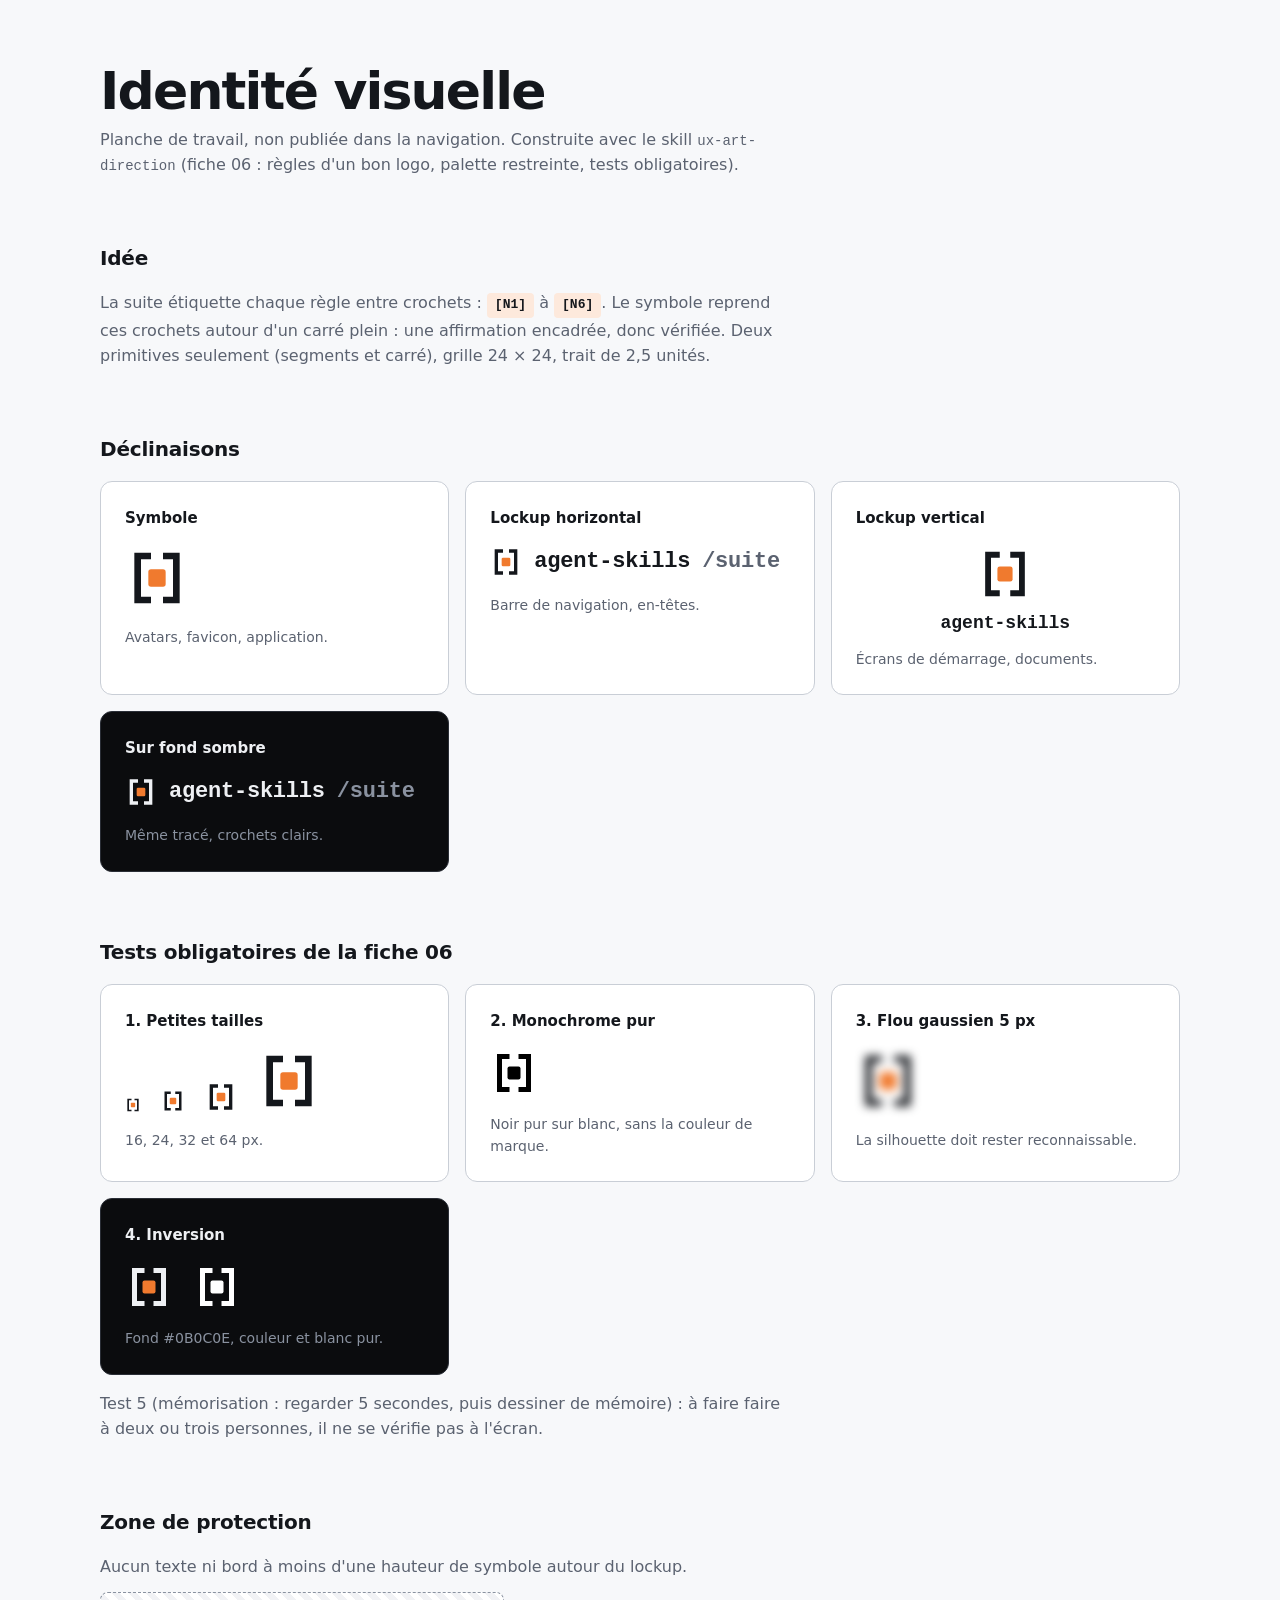
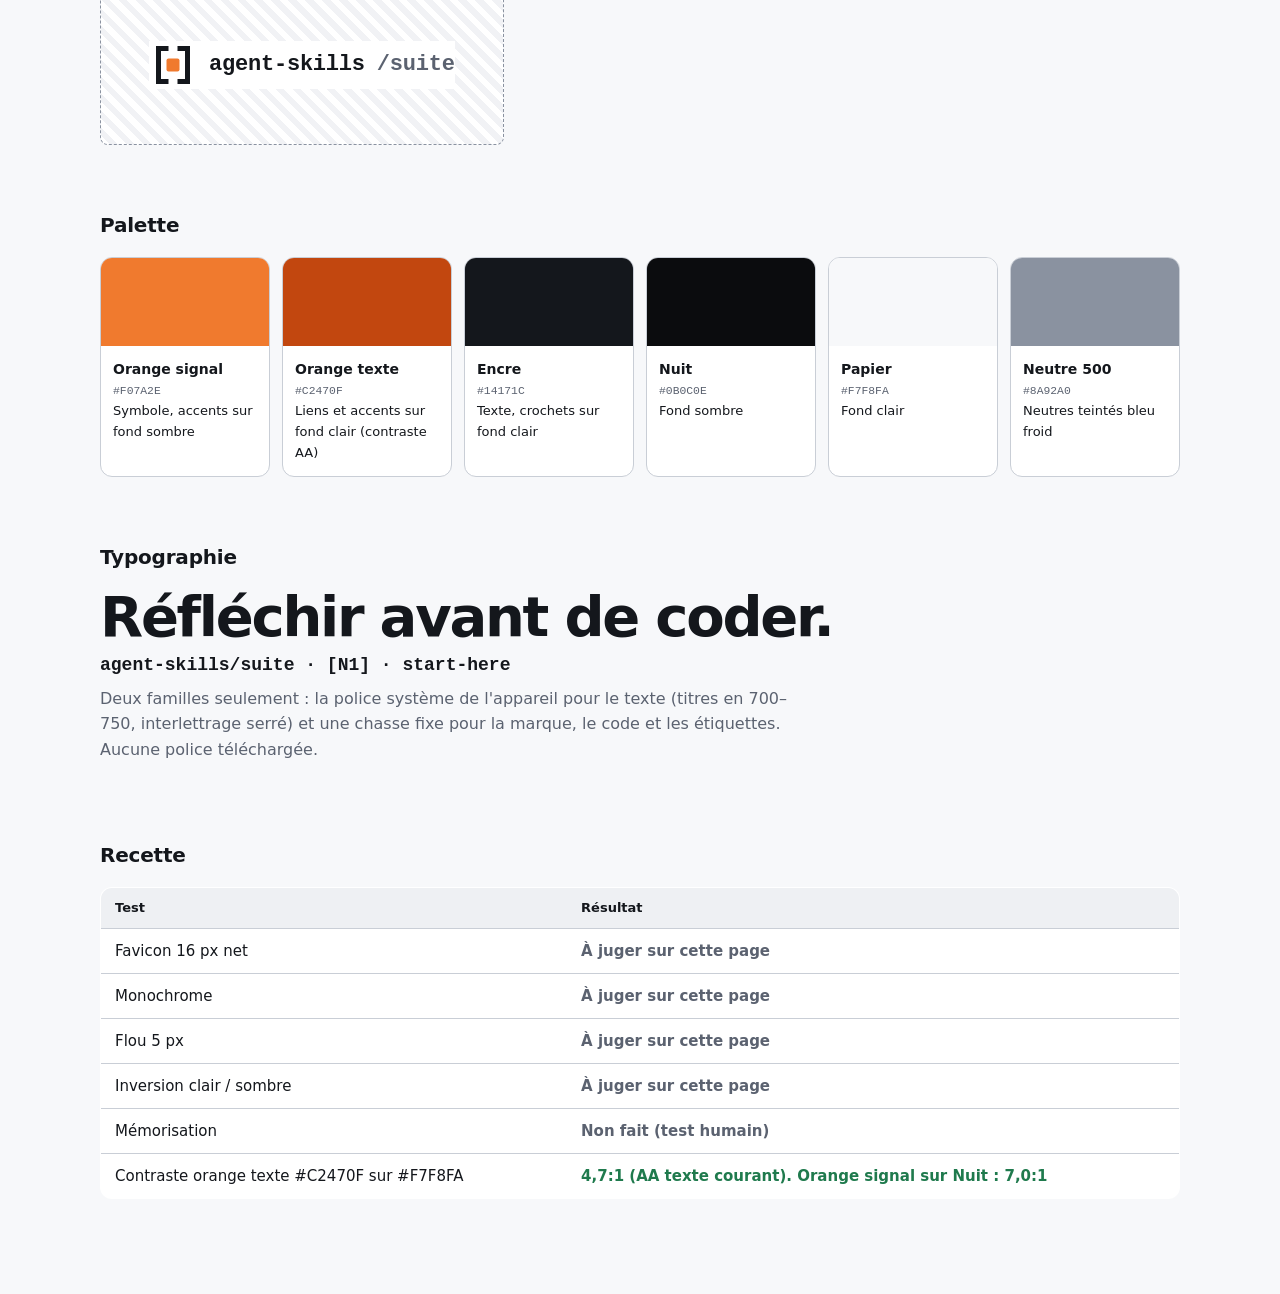
==== website/brand/index.html @ 12c0f1b2 "feat(brand): bracket identity, logo set and branded showcase - logomark: brackets around a filled sq" ====
<!DOCTYPE html>
<html lang="fr">
<head>
  <meta charset="UTF-8">
  <meta name="viewport" content="width=device-width, initial-scale=1.0">
  <title>Identité — Agent Skills Suite</title>
  <meta name="robots" content="noindex">
  <link rel="icon" href="favicon.svg" type="image/svg+xml">
  <style>
    :root {
      --ink: #14171C; --paper: #F7F8FA; --brand: #F07A2E; --brand-text: #C2470F;
      --n1: #EEF0F3; --n3: #C9CED6; --n5: #8A92A0; --n6: #5B6270; --n8: #23272F; --n9: #191C22;
      --mono: ui-monospace, "Cascadia Code", "SF Mono", Menlo, Consolas, monospace;
      --font: ui-sans-serif, system-ui, -apple-system, "Segoe UI", Roboto, Arial, sans-serif;
    }
    * { box-sizing: border-box; }
    body { margin: 0; background: var(--paper); color: var(--ink); font: 400 1rem/1.6 var(--font); }
    main { width: min(100% - 32px, 1080px); margin: 0 auto; padding: 64px 0 96px; }
    h1 { font-size: clamp(2rem, 5vw, 3.25rem); line-height: 1.05; letter-spacing: -0.035em; margin: 0 0 8px; }
    h2 { font-size: 1.25rem; margin: 64px 0 16px; letter-spacing: -0.01em; }
    p { margin: 0 0 12px; max-width: 68ch; color: var(--n6); }
    code { font-family: var(--mono); font-size: 0.875em; }
    .grid { display: grid; grid-template-columns: repeat(auto-fit, minmax(260px, 1fr)); gap: 16px; }
    .tile { border: 1px solid var(--n3); border-radius: 12px; background: #fff; padding: 24px; display: grid; gap: 16px; align-content: start; }
    .tile.dark { background: #0B0C0E; border-color: #2A2E36; color: var(--n1); }
    .tile.dark p { color: var(--n5); }
    .tile h3 { margin: 0; font-size: 0.9375rem; }
    .tile p { margin: 0; font-size: 0.875rem; }
    .row { display: flex; align-items: flex-end; gap: 20px; flex-wrap: wrap; }
    .mark { display: block; }
    .mark { flex: none; }
    .mono { --sq: currentColor; }
    .blur { filter: blur(5px); }
    .lockup { white-space: nowrap; display: inline-flex; align-items: center; gap: 12px; font: 600 1.375rem/1 var(--mono); letter-spacing: -0.01em; }
    .lockup span { color: var(--n6); }
    .dark .lockup span { color: var(--n5); }
    .lockup-v { display: inline-grid; justify-items: center; gap: 12px; font: 600 1.125rem/1 var(--mono); }
    .clear { position: relative; display: inline-block; padding: 48px; background: repeating-linear-gradient(45deg, #fff 0 6px, #F1F2F5 6px 12px); border: 1px dashed var(--n5); border-radius: 8px; }
    .clear > div { background: #fff; padding: 0; }
    .swatches { display: grid; grid-template-columns: repeat(auto-fit, minmax(150px, 1fr)); gap: 12px; }
    .sw { border-radius: 12px; overflow: hidden; border: 1px solid var(--n3); background: #fff; }
    .sw i { display: block; height: 88px; }
    .sw div { padding: 12px; font-size: 0.8125rem; }
    .sw b { display: block; font-size: 0.875rem; }
    .sw code { color: var(--n6); }
    .type-sample { display: grid; gap: 8px; }
    .t-display { font: 750 clamp(2rem, 5vw, 3.5rem)/1 var(--font); letter-spacing: -0.04em; margin: 0; color: var(--ink); }
    .t-mono { font: 600 1.125rem/1.4 var(--mono); color: var(--ink); margin: 0; }
    .tag { display: inline-block; padding: 2px 8px; border-radius: 4px; background: #FDE9DC; font: 600 0.8125rem/1.6 var(--mono); color: var(--ink); }
    table { border-collapse: collapse; width: 100%; font-size: 0.9375rem; background: #fff; border: 1px solid var(--n3); border-radius: 12px; overflow: hidden; }
    th, td { text-align: left; padding: 10px 14px; border-top: 1px solid var(--n3); vertical-align: top; }
    th { background: var(--n1); border-top: 0; font-size: 0.8125rem; }
    .ok { color: #1F7A4D; font-weight: 600; }
    .todo { color: var(--n6); font-weight: 600; }
  </style>
</head>
<body>
<svg width="0" height="0" style="position:absolute" aria-hidden="true">
  <symbol id="m" viewBox="0 0 24 24">
    <path d="M8.5 3.75H4.75v16.5H8.5M15.5 3.75h3.75v16.5H15.5" fill="none" stroke="currentColor" stroke-width="2.5" stroke-linecap="square"/>
    <rect x="8.75" y="8.75" width="6.5" height="6.5" rx="1" style="fill: var(--sq, #F07A2E)"/>
  </symbol>
</svg>
<main>
  <h1>Identité visuelle</h1>
  <p>Planche de travail, non publiée dans la navigation. Construite avec le skill <code>ux-art-direction</code> (fiche 06 : règles d'un bon logo, palette restreinte, tests obligatoires).</p>

  <h2>Idée</h2>
  <p>La suite étiquette chaque règle entre crochets : <span class="tag">[N1]</span> à <span class="tag">[N6]</span>. Le symbole reprend ces crochets autour d'un carré plein : une affirmation encadrée, donc vérifiée. Deux primitives seulement (segments et carré), grille 24 × 24, trait de 2,5 unités.</p>

  <h2>Déclinaisons</h2>
  <div class="grid">
    <div class="tile"><h3>Symbole</h3><svg class="mark" width="64" height="64"><use href="#m"/></svg><p>Avatars, favicon, application.</p></div>
    <div class="tile"><h3>Lockup horizontal</h3><span class="lockup"><svg class="mark" width="32" height="32"><use href="#m"/></svg>agent-skills<span>/suite</span></span><p>Barre de navigation, en-têtes.</p></div>
    <div class="tile"><h3>Lockup vertical</h3><span class="lockup-v"><svg class="mark" width="56" height="56"><use href="#m"/></svg>agent-skills</span><p>Écrans de démarrage, documents.</p></div>
    <div class="tile dark"><h3>Sur fond sombre</h3><span class="lockup"><svg class="mark" width="32" height="32"><use href="#m"/></svg>agent-skills<span>/suite</span></span><p>Même tracé, crochets clairs.</p></div>
  </div>

  <h2>Tests obligatoires de la fiche 06</h2>
  <div class="grid">
    <div class="tile"><h3>1. Petites tailles</h3><div class="row"><svg class="mark" width="16" height="16"><use href="#m"/></svg><svg class="mark" width="24" height="24"><use href="#m"/></svg><svg class="mark" width="32" height="32"><use href="#m"/></svg><svg class="mark" width="64" height="64"><use href="#m"/></svg></div><p>16, 24, 32 et 64 px.</p></div>
    <div class="tile"><h3>2. Monochrome pur</h3><div class="row"><svg class="mark mono" width="48" height="48" style="color:#000"><use href="#m"/></svg></div><p>Noir pur sur blanc, sans la couleur de marque.</p></div>
    <div class="tile"><h3>3. Flou gaussien 5 px</h3><div class="row"><svg class="mark blur" width="64" height="64"><use href="#m"/></svg></div><p>La silhouette doit rester reconnaissable.</p></div>
    <div class="tile dark"><h3>4. Inversion</h3><div class="row"><svg class="mark" width="48" height="48"><use href="#m"/></svg><svg class="mark mono" width="48" height="48" style="color:#fff"><use href="#m"/></svg></div><p>Fond #0B0C0E, couleur et blanc pur.</p></div>
  </div>
  <p style="margin-top:16px">Test 5 (mémorisation : regarder 5 secondes, puis dessiner de mémoire) : à faire faire à deux ou trois personnes, il ne se vérifie pas à l'écran.</p>

  <h2>Zone de protection</h2>
  <p>Aucun texte ni bord à moins d'une hauteur de symbole autour du lockup.</p>
  <div class="clear"><div class="lockup"><svg class="mark" width="48" height="48"><use href="#m"/></svg>agent-skills<span>/suite</span></div></div>

  <h2>Palette</h2>
  <div class="swatches">
    <div class="sw"><i style="background:var(--brand)"></i><div><b>Orange signal</b><code>#F07A2E</code><br>Symbole, accents sur fond sombre</div></div>
    <div class="sw"><i style="background:var(--brand-text)"></i><div><b>Orange texte</b><code>#C2470F</code><br>Liens et accents sur fond clair (contraste AA)</div></div>
    <div class="sw"><i style="background:var(--ink)"></i><div><b>Encre</b><code>#14171C</code><br>Texte, crochets sur fond clair</div></div>
    <div class="sw"><i style="background:#0B0C0E"></i><div><b>Nuit</b><code>#0B0C0E</code><br>Fond sombre</div></div>
    <div class="sw"><i style="background:var(--paper)"></i><div><b>Papier</b><code>#F7F8FA</code><br>Fond clair</div></div>
    <div class="sw"><i style="background:var(--n5)"></i><div><b>Neutre 500</b><code>#8A92A0</code><br>Neutres teintés bleu froid</div></div>
  </div>

  <h2>Typographie</h2>
  <div class="type-sample">
    <p class="t-display">Réfléchir avant de coder.</p>
    <p class="t-mono">agent-skills/suite · [N1] · start-here</p>
    <p>Deux familles seulement : la police système de l'appareil pour le texte (titres en 700–750, interlettrage serré) et une chasse fixe pour la marque, le code et les étiquettes. Aucune police téléchargée.</p>
  </div>

  <h2>Recette</h2>
  <table>
    <tr><th>Test</th><th>Résultat</th></tr>
    <tr><td>Favicon 16 px net</td><td class="todo">À juger sur cette page</td></tr>
    <tr><td>Monochrome</td><td class="todo">À juger sur cette page</td></tr>
    <tr><td>Flou 5 px</td><td class="todo">À juger sur cette page</td></tr>
    <tr><td>Inversion clair / sombre</td><td class="todo">À juger sur cette page</td></tr>
    <tr><td>Mémorisation</td><td class="todo">Non fait (test humain)</td></tr>
    <tr><td>Contraste orange texte #C2470F sur #F7F8FA</td><td class="ok">4,7:1 (AA texte courant). Orange signal sur Nuit : 7,0:1</td></tr>
  </table>
</main>
</body>
</html>
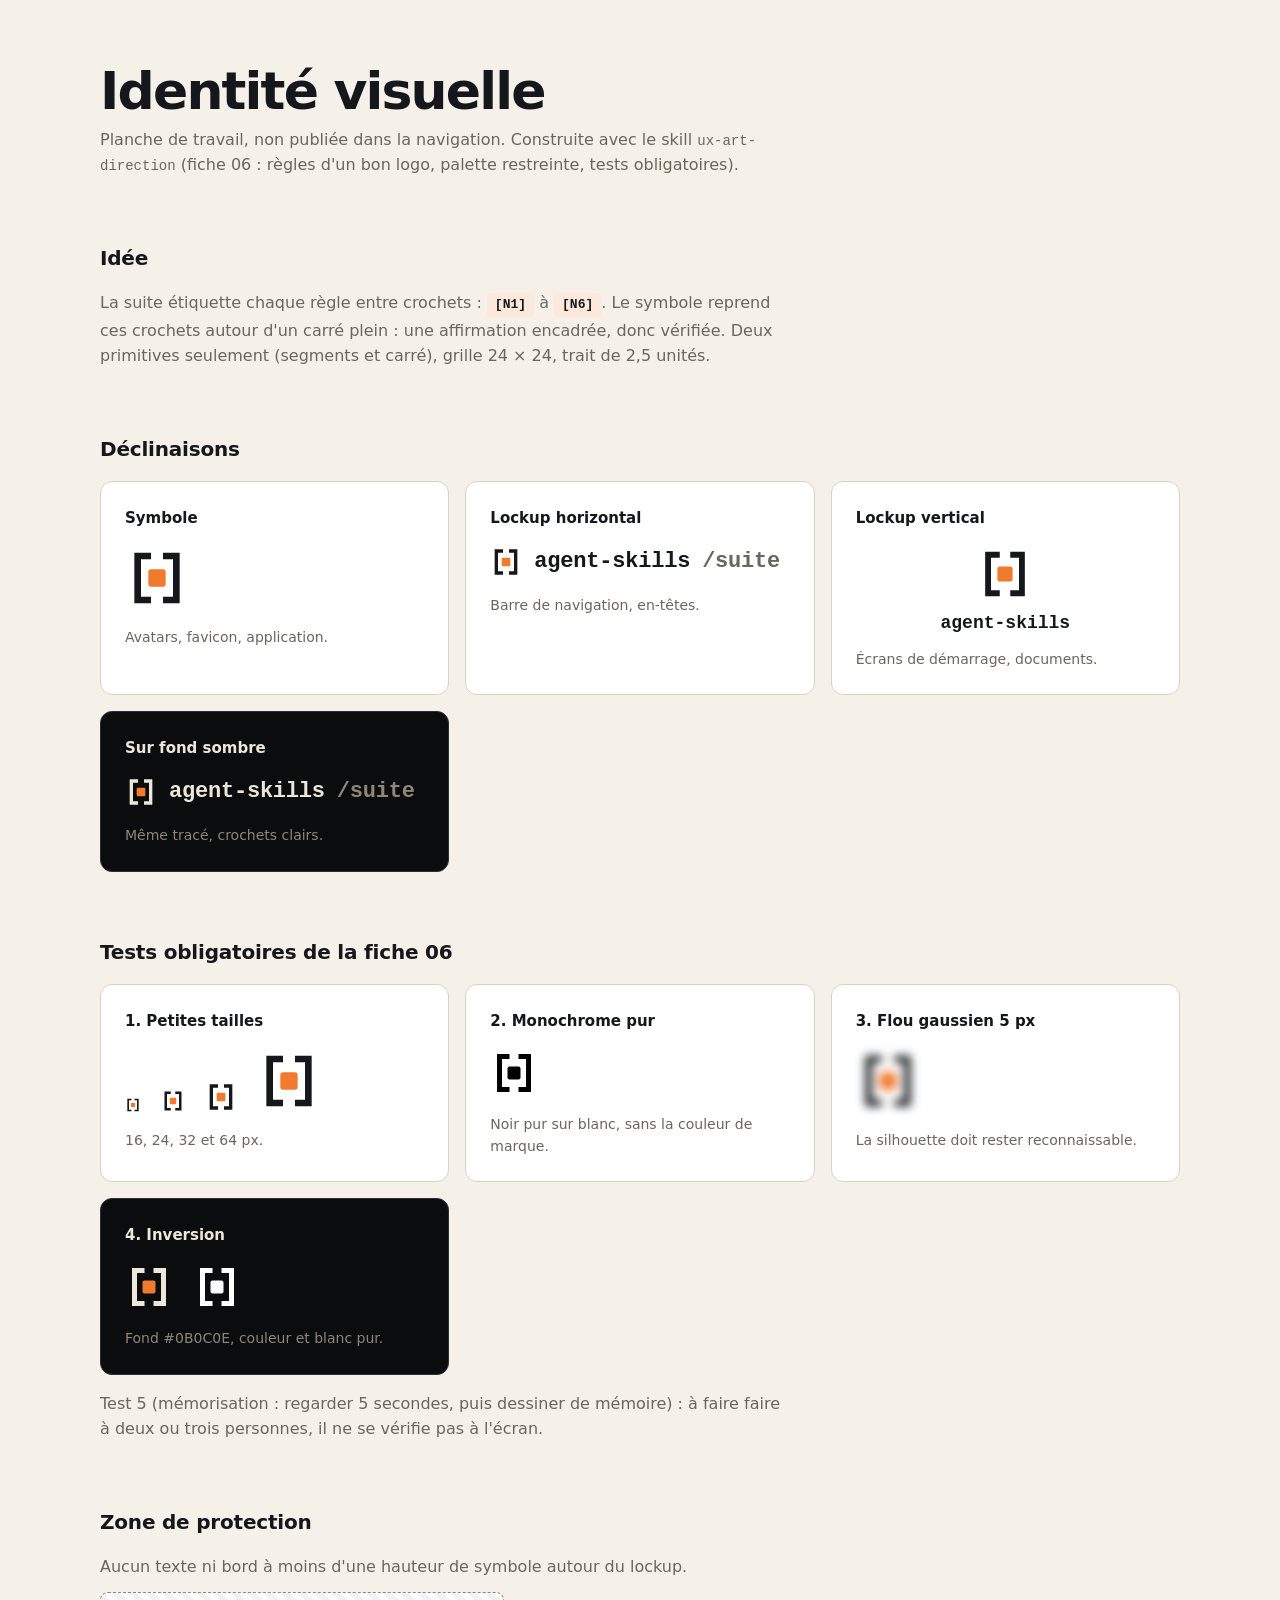
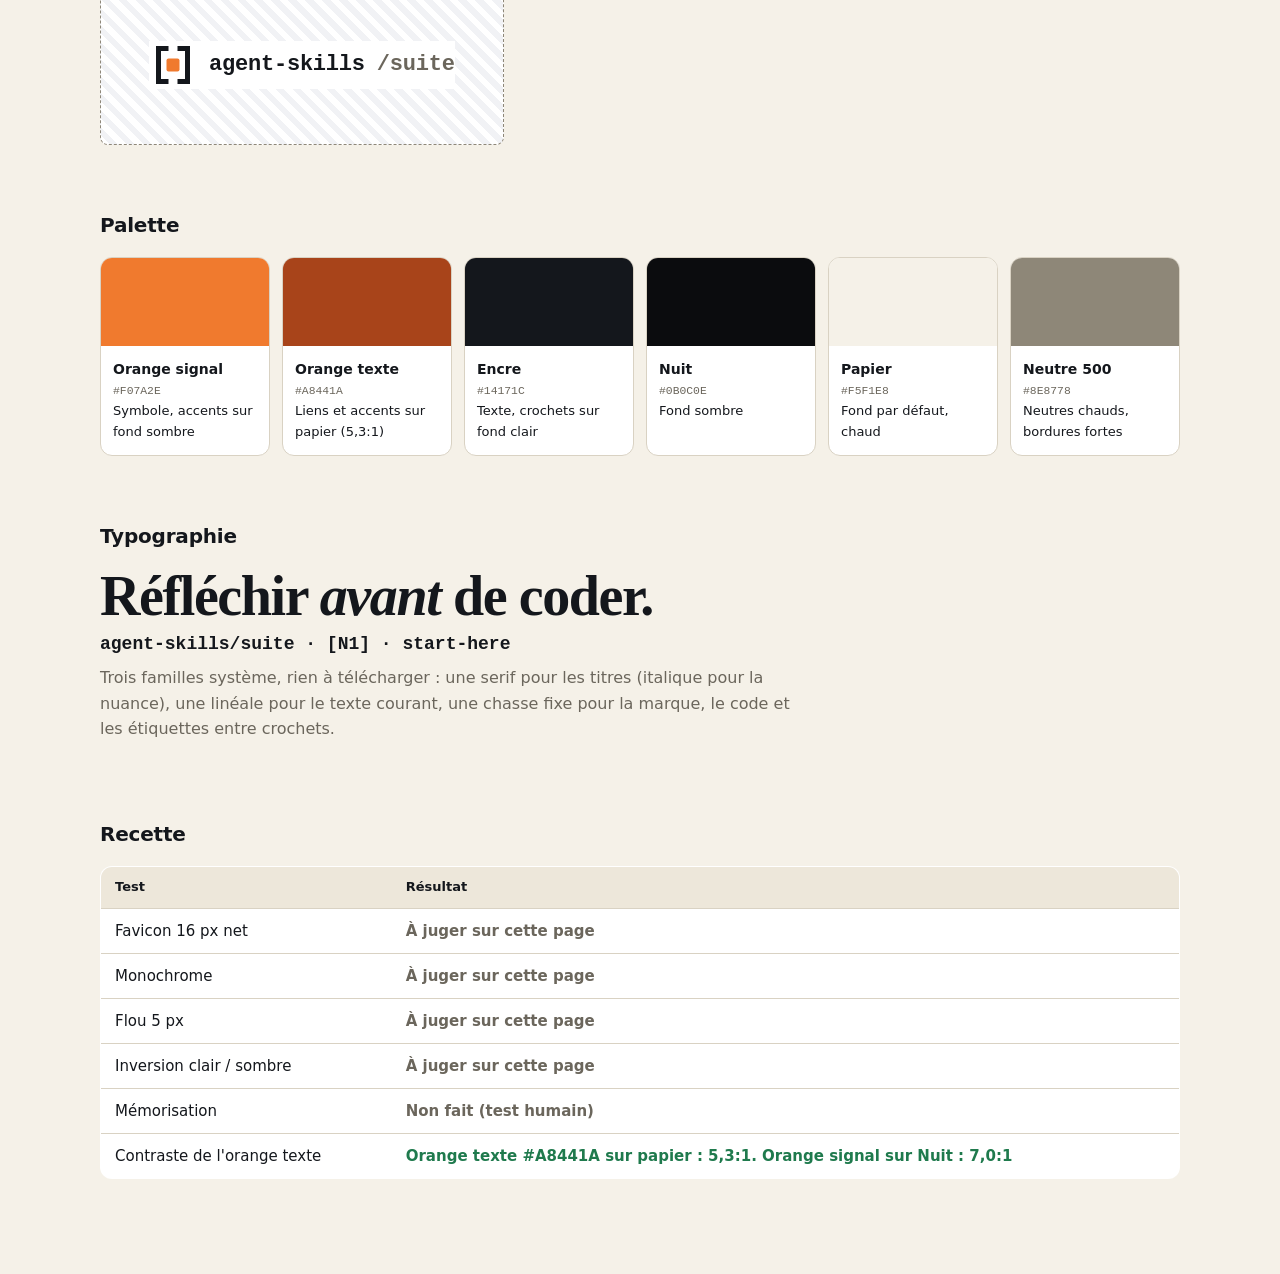
==== commit fe1c4ac4: "feat(website): light editorial identity, one-message install and real before/after - warm paper, ink" ====
--- a/website/brand/index.html
+++ b/website/brand/index.html
@@ -8,8 +8,8 @@
   <link rel="icon" href="favicon.svg" type="image/svg+xml">
   <style>
     :root {
-      --ink: #14171C; --paper: #F7F8FA; --brand: #F07A2E; --brand-text: #C2470F;
-      --n1: #EEF0F3; --n3: #C9CED6; --n5: #8A92A0; --n6: #5B6270; --n8: #23272F; --n9: #191C22;
+      --ink: #14171C; --paper: #F5F1E8; --brand: #F07A2E; --brand-text: #A8441A;
+      --n1: #EDE7DA; --n3: #D9D2C3; --n5: #8E8778; --n6: #6B665C; --n8: #23272F; --n9: #191C22;
       --mono: ui-monospace, "Cascadia Code", "SF Mono", Menlo, Consolas, monospace;
       --font: ui-sans-serif, system-ui, -apple-system, "Segoe UI", Roboto, Arial, sans-serif;
     }
@@ -92,18 +92,18 @@
   <h2>Palette</h2>
   <div class="swatches">
     <div class="sw"><i style="background:var(--brand)"></i><div><b>Orange signal</b><code>#F07A2E</code><br>Symbole, accents sur fond sombre</div></div>
-    <div class="sw"><i style="background:var(--brand-text)"></i><div><b>Orange texte</b><code>#C2470F</code><br>Liens et accents sur fond clair (contraste AA)</div></div>
+    <div class="sw"><i style="background:var(--brand-text)"></i><div><b>Orange texte</b><code>#A8441A</code><br>Liens et accents sur papier (5,3:1)</div></div>
     <div class="sw"><i style="background:var(--ink)"></i><div><b>Encre</b><code>#14171C</code><br>Texte, crochets sur fond clair</div></div>
     <div class="sw"><i style="background:#0B0C0E"></i><div><b>Nuit</b><code>#0B0C0E</code><br>Fond sombre</div></div>
-    <div class="sw"><i style="background:var(--paper)"></i><div><b>Papier</b><code>#F7F8FA</code><br>Fond clair</div></div>
-    <div class="sw"><i style="background:var(--n5)"></i><div><b>Neutre 500</b><code>#8A92A0</code><br>Neutres teintés bleu froid</div></div>
+    <div class="sw"><i style="background:var(--paper)"></i><div><b>Papier</b><code>#F5F1E8</code><br>Fond par défaut, chaud</div></div>
+    <div class="sw"><i style="background:var(--n5)"></i><div><b>Neutre 500</b><code>#8E8778</code><br>Neutres chauds, bordures fortes</div></div>
   </div>
 
   <h2>Typographie</h2>
   <div class="type-sample">
-    <p class="t-display">Réfléchir avant de coder.</p>
+    <p class="t-display" style="font-family: ui-serif, Charter, Cambria, Georgia, serif; font-weight: 600; letter-spacing: -0.025em">Réfléchir <em>avant</em> de coder.</p>
     <p class="t-mono">agent-skills/suite · [N1] · start-here</p>
-    <p>Deux familles seulement : la police système de l'appareil pour le texte (titres en 700–750, interlettrage serré) et une chasse fixe pour la marque, le code et les étiquettes. Aucune police téléchargée.</p>
+    <p>Trois familles système, rien à télécharger : une serif pour les titres (italique pour la nuance), une linéale pour le texte courant, une chasse fixe pour la marque, le code et les étiquettes entre crochets.</p>
   </div>
 
   <h2>Recette</h2>
@@ -114,7 +114,7 @@
     <tr><td>Flou 5 px</td><td class="todo">À juger sur cette page</td></tr>
     <tr><td>Inversion clair / sombre</td><td class="todo">À juger sur cette page</td></tr>
     <tr><td>Mémorisation</td><td class="todo">Non fait (test humain)</td></tr>
-    <tr><td>Contraste orange texte #C2470F sur #F7F8FA</td><td class="ok">4,7:1 (AA texte courant). Orange signal sur Nuit : 7,0:1</td></tr>
+    <tr><td>Contraste de l'orange texte</td><td class="ok">Orange texte #A8441A sur papier : 5,3:1. Orange signal sur Nuit : 7,0:1</td></tr>
   </table>
 </main>
 </body>
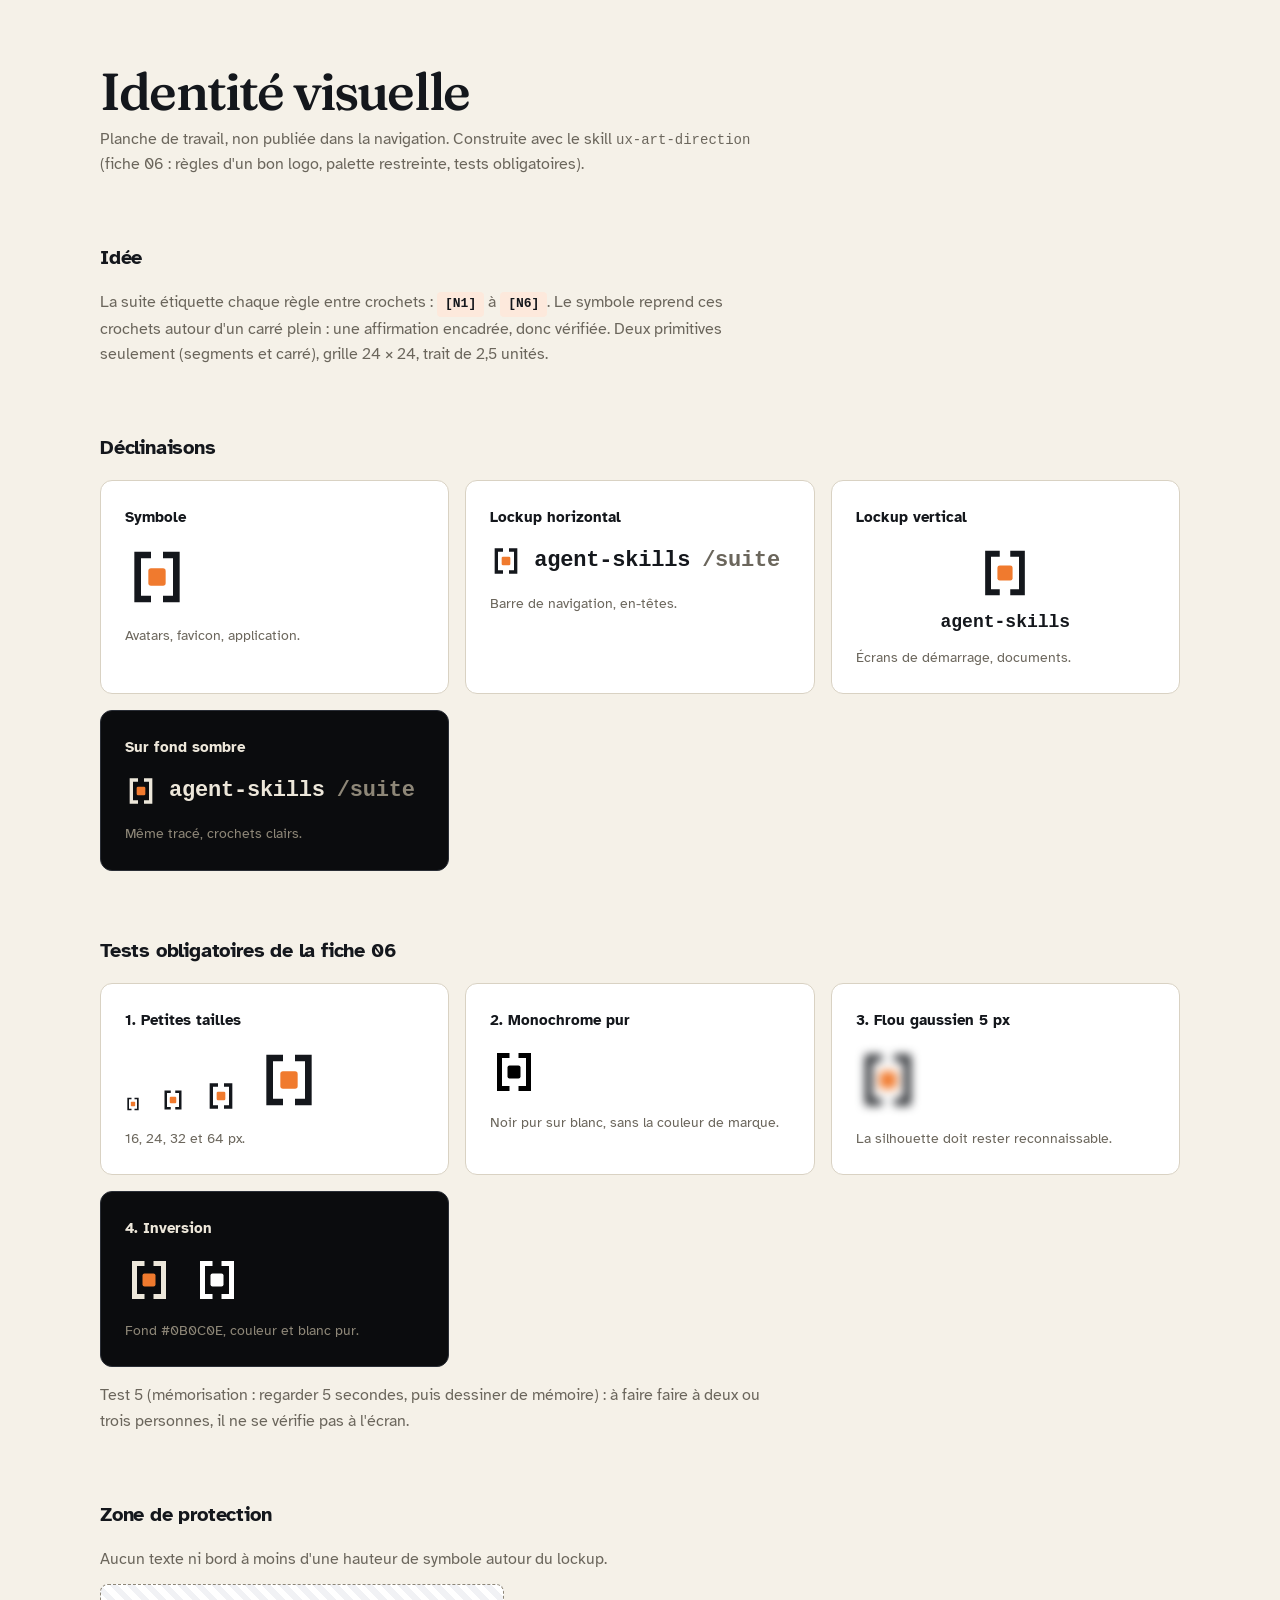
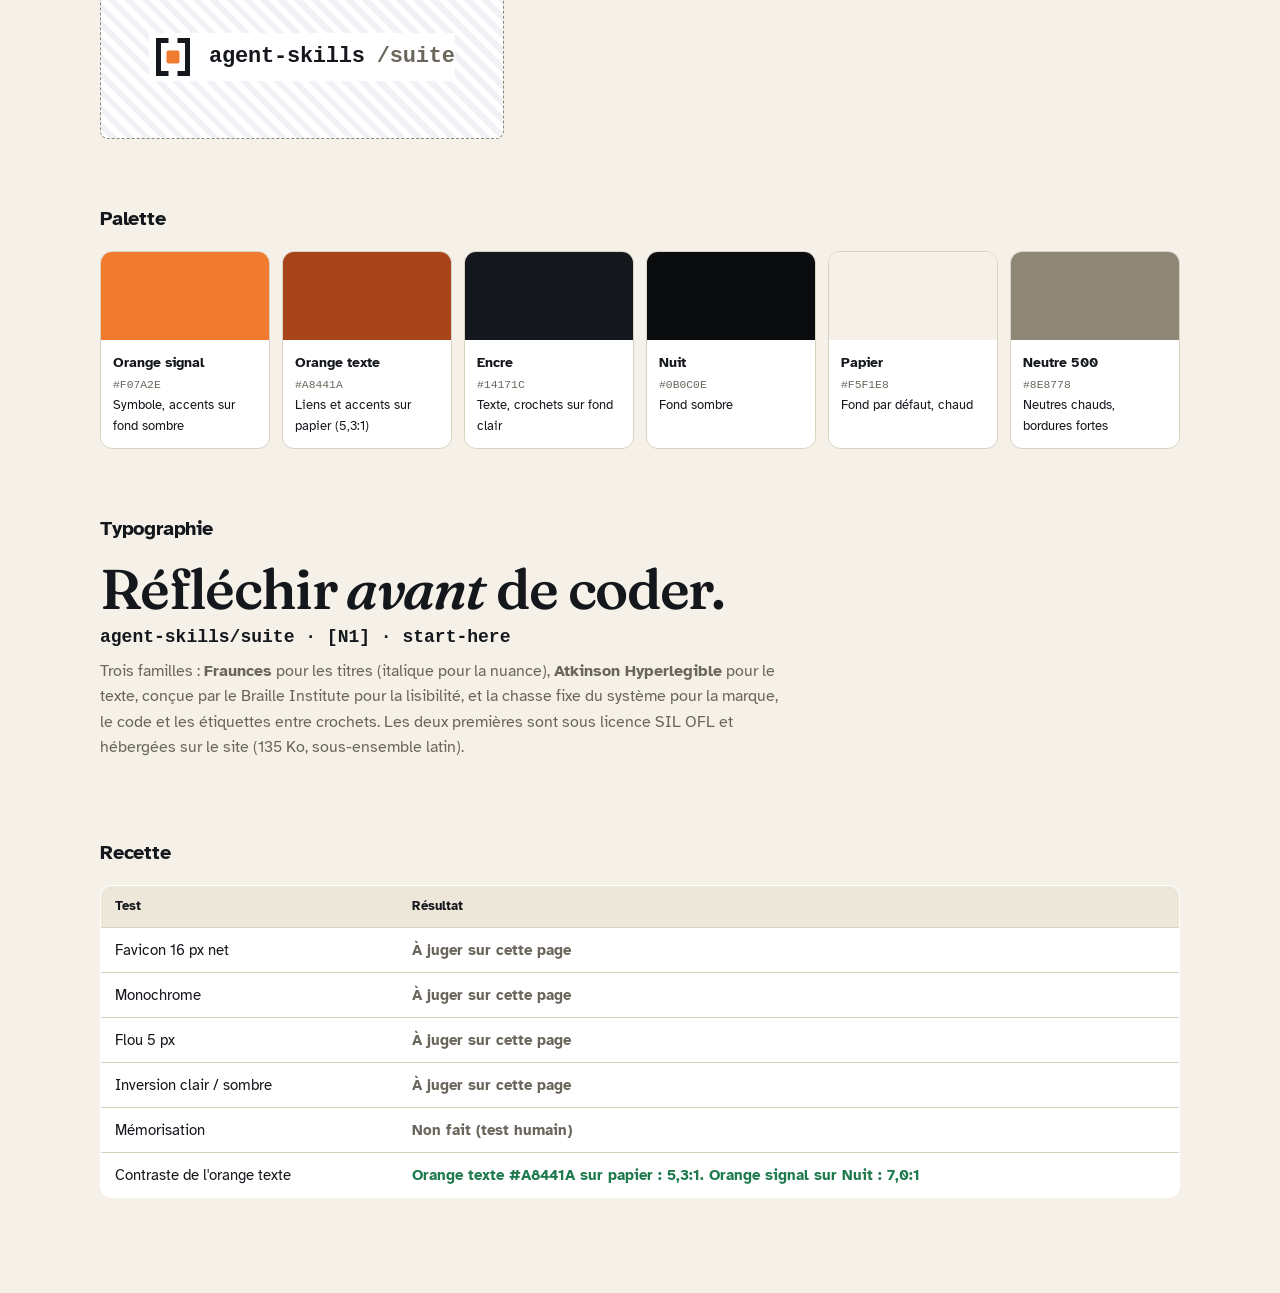
==== commit a6541a45: "feat(brand): self-hosted Fraunces and Atkinson Hyperlegible typography - Fraunces (headings) and Atk" ====
--- a/website/brand/index.html
+++ b/website/brand/index.html
@@ -7,16 +7,20 @@
   <meta name="robots" content="noindex">
   <link rel="icon" href="favicon.svg" type="image/svg+xml">
   <style>
+    @font-face { font-family: "Atkinson Hyperlegible"; src: url("../assets/fonts/atkinson-hyperlegible-latin-400-normal.woff2") format("woff2"); font-weight: 400; font-display: swap; }
+    @font-face { font-family: "Atkinson Hyperlegible"; src: url("../assets/fonts/atkinson-hyperlegible-latin-700-normal.woff2") format("woff2"); font-weight: 600 700; font-display: swap; }
+    @font-face { font-family: "Fraunces"; src: url("../assets/fonts/fraunces-latin-wght-normal.woff2") format("woff2"); font-weight: 100 900; font-display: swap; }
+    @font-face { font-family: "Fraunces"; src: url("../assets/fonts/fraunces-latin-wght-italic.woff2") format("woff2"); font-weight: 100 900; font-style: italic; font-display: swap; }
     :root {
       --ink: #14171C; --paper: #F5F1E8; --brand: #F07A2E; --brand-text: #A8441A;
       --n1: #EDE7DA; --n3: #D9D2C3; --n5: #8E8778; --n6: #6B665C; --n8: #23272F; --n9: #191C22;
       --mono: ui-monospace, "Cascadia Code", "SF Mono", Menlo, Consolas, monospace;
-      --font: ui-sans-serif, system-ui, -apple-system, "Segoe UI", Roboto, Arial, sans-serif;
+      --font: "Atkinson Hyperlegible", ui-sans-serif, system-ui, sans-serif; --serif: "Fraunces", Georgia, serif;
     }
     * { box-sizing: border-box; }
     body { margin: 0; background: var(--paper); color: var(--ink); font: 400 1rem/1.6 var(--font); }
     main { width: min(100% - 32px, 1080px); margin: 0 auto; padding: 64px 0 96px; }
-    h1 { font-size: clamp(2rem, 5vw, 3.25rem); line-height: 1.05; letter-spacing: -0.035em; margin: 0 0 8px; }
+    h1 { font-family: var(--serif); font-weight: 560; font-size: clamp(2rem, 5vw, 3.25rem); line-height: 1.05; letter-spacing: -0.035em; margin: 0 0 8px; }
     h2 { font-size: 1.25rem; margin: 64px 0 16px; letter-spacing: -0.01em; }
     p { margin: 0 0 12px; max-width: 68ch; color: var(--n6); }
     code { font-family: var(--mono); font-size: 0.875em; }
@@ -101,9 +105,9 @@
 
   <h2>Typographie</h2>
   <div class="type-sample">
-    <p class="t-display" style="font-family: ui-serif, Charter, Cambria, Georgia, serif; font-weight: 600; letter-spacing: -0.025em">Réfléchir <em>avant</em> de coder.</p>
+    <p class="t-display" style="font-family: var(--serif); font-weight: 560; letter-spacing: -0.03em">Réfléchir <em>avant</em> de coder.</p>
     <p class="t-mono">agent-skills/suite · [N1] · start-here</p>
-    <p>Trois familles système, rien à télécharger : une serif pour les titres (italique pour la nuance), une linéale pour le texte courant, une chasse fixe pour la marque, le code et les étiquettes entre crochets.</p>
+    <p>Trois familles : <strong>Fraunces</strong> pour les titres (italique pour la nuance), <strong>Atkinson Hyperlegible</strong> pour le texte, conçue par le Braille Institute pour la lisibilité, et la chasse fixe du système pour la marque, le code et les étiquettes entre crochets. Les deux premières sont sous licence SIL OFL et hébergées sur le site (135 Ko, sous-ensemble latin).</p>
   </div>
 
   <h2>Recette</h2>
